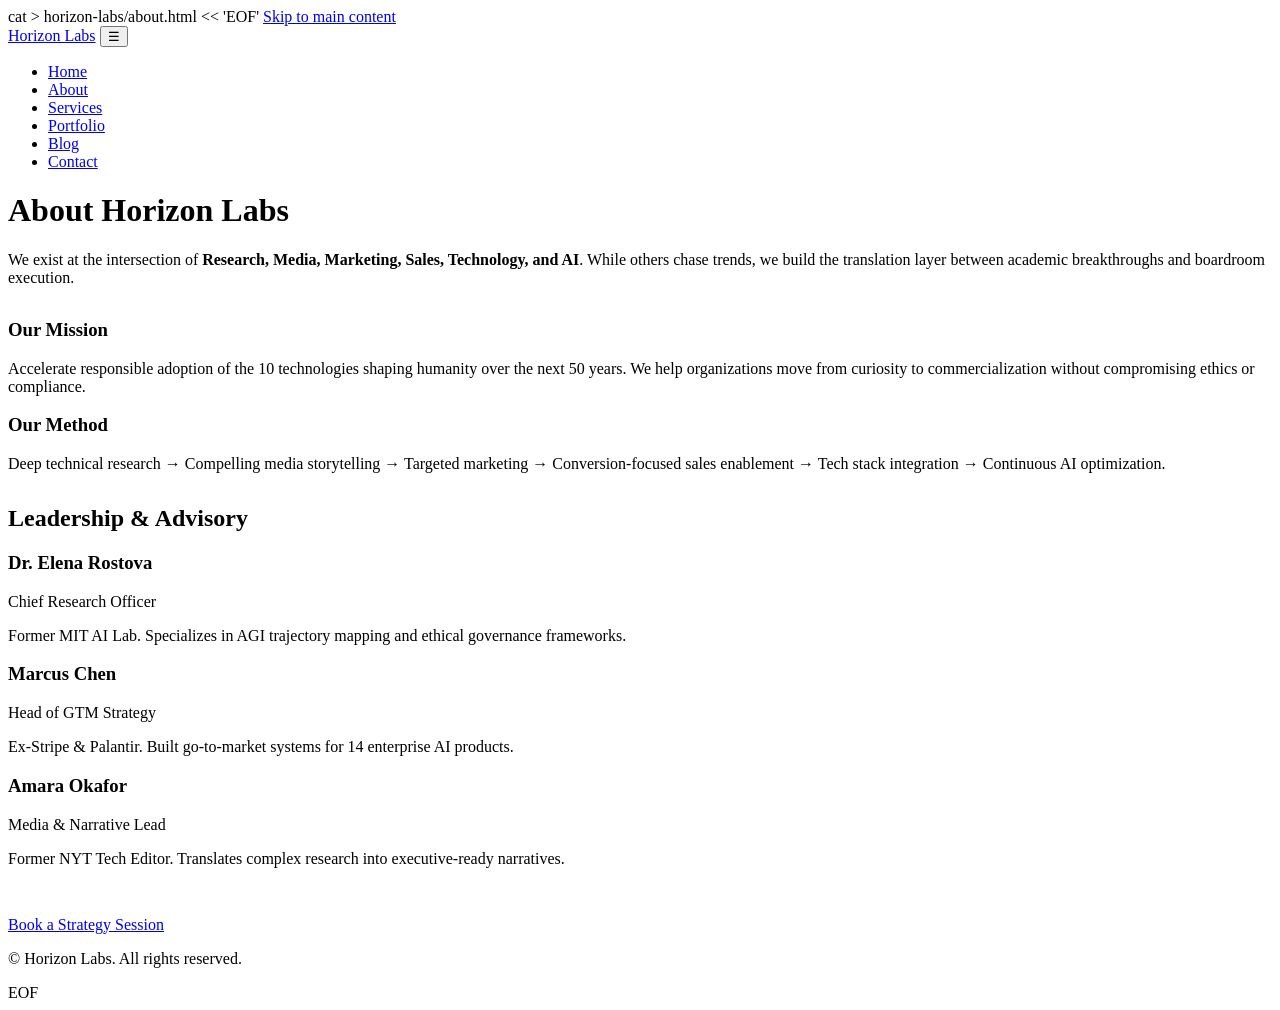
==== about.html @ c0e55697 "Update and rename to about.html" ====
cat > horizon-labs/about.html << 'EOF'
<!DOCTYPE html>
<html lang="en">
<head>
  <meta charset="UTF-8">
  <meta name="viewport" content="width=device-width, initial-scale=1.0">
  <meta name="description" content="Learn about Horizon Labs: a research-driven strategy firm bridging frontier AI with market execution.">
  <title>About | Horizon Labs</title>
  <link rel="stylesheet" href="css/style.css">
  <link rel="icon" href="favicon/favicon.ico">
</head>
<body>
  <a href="#main-content" class="skip-link">Skip to main content</a>
  <header class="site-header">
    <nav class="nav" aria-label="Main navigation">
      <a href="index.html" class="logo" aria-label="Horizon Labs Home">Horizon Labs</a>
      <button class="nav-toggle" aria-expanded="false" aria-controls="main-menu" aria-label="Toggle navigation">☰</button>
      <ul id="main-menu" class="nav-list">
        <li><a href="index.html">Home</a></li>
        <li><a href="about.html" aria-current="page">About</a></li>
        <li><a href="services.html">Services</a></li>
        <li><a href="portfolio.html">Portfolio</a></li>
        <li><a href="blog.html">Blog</a></li>
        <li><a href="contact.html" class="btn btn-sm">Contact</a></li>
      </ul>
    </nav>
  </header>

  <main id="main-content" class="section">
    <div class="container">
      <h1>About Horizon Labs</h1>
      <p>We exist at the intersection of <strong>Research, Media, Marketing, Sales, Technology, and AI</strong>. While others chase trends, we build the translation layer between academic breakthroughs and boardroom execution.</p>
      
      <div class="grid-2" style="margin:2rem 0;">
        <div class="card fade-in">
          <h3>Our Mission</h3>
          <p>Accelerate responsible adoption of the 10 technologies shaping humanity over the next 50 years. We help organizations move from curiosity to commercialization without compromising ethics or compliance.</p>
        </div>
        <div class="card fade-in">
          <h3>Our Method</h3>
          <p>Deep technical research → Compelling media storytelling → Targeted marketing → Conversion-focused sales enablement → Tech stack integration → Continuous AI optimization.</p>
        </div>
      </div>

      <h2 style="margin-top:2rem;">Leadership & Advisory</h2>
      <div class="grid-3">
        <div class="card fade-in"><h3>Dr. Elena Rostova</h3><p class="card-meta">Chief Research Officer</p><p>Former MIT AI Lab. Specializes in AGI trajectory mapping and ethical governance frameworks.</p></div>
        <div class="card fade-in"><h3>Marcus Chen</h3><p class="card-meta">Head of GTM Strategy</p><p>Ex-Stripe & Palantir. Built go-to-market systems for 14 enterprise AI products.</p></div>
        <div class="card fade-in"><h3>Amara Okafor</h3><p class="card-meta">Media & Narrative Lead</p><p>Former NYT Tech Editor. Translates complex research into executive-ready narratives.</p></div>
      </div>

      <div class="text-center" style="margin-top:3rem;">
        <a href="contact.html" class="btn btn-primary">Book a Strategy Session</a>
      </div>
    </div>
  </main>

  <footer class="site-footer">
    <div class="container">
      <p class="copyright">&copy; <span id="year"></span> Horizon Labs. All rights reserved.</p>
    </div>
  </footer>
  <script src="js/script.js" defer></script>
</body>
</html>
EOF
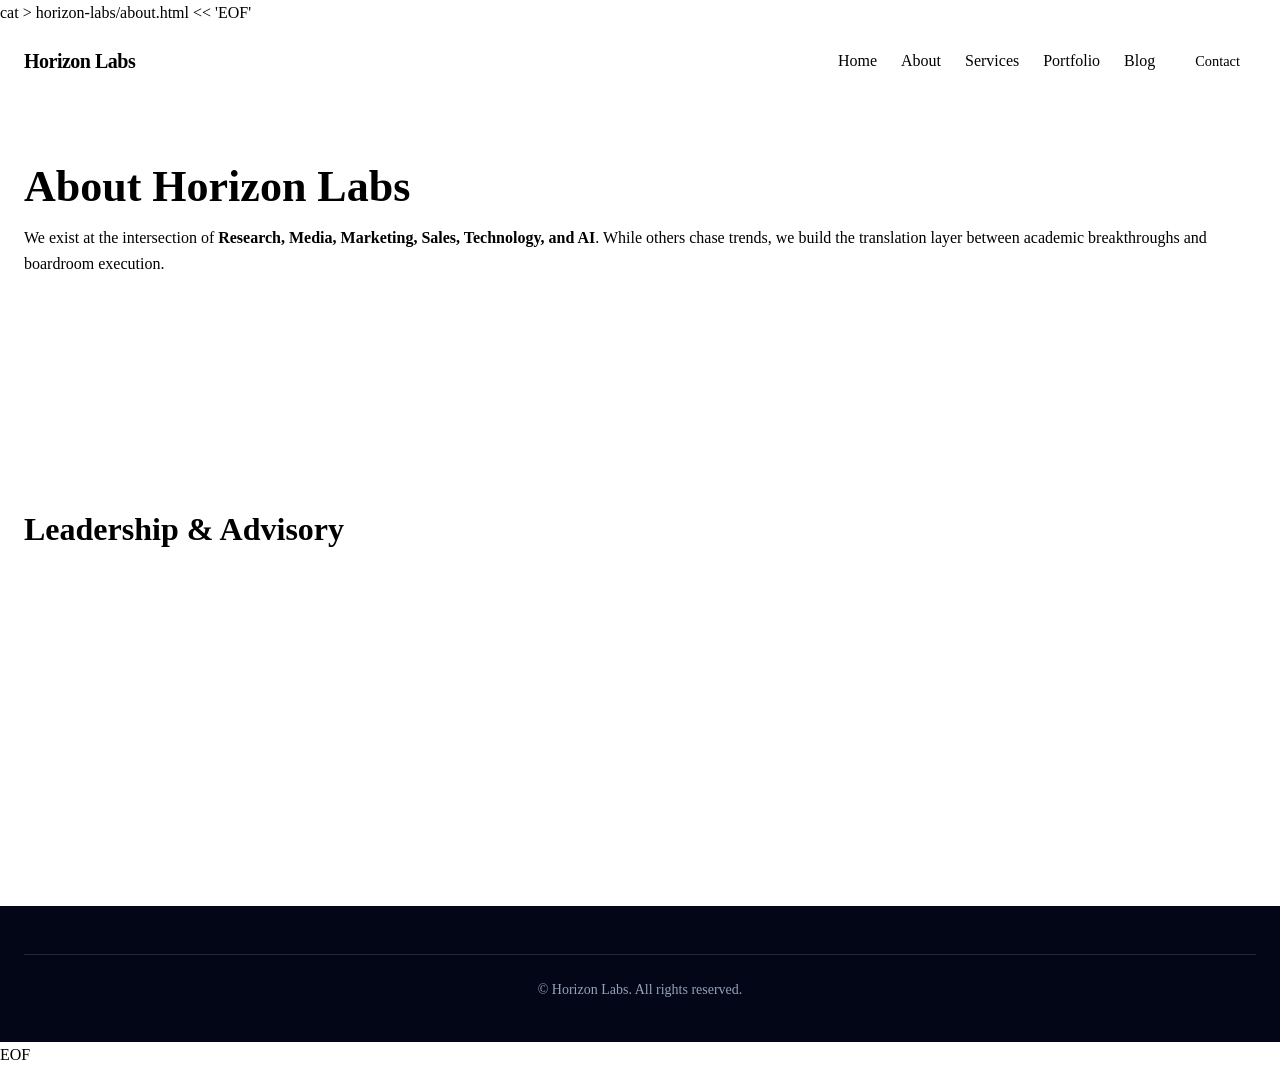
==== commit 7d467ea6: "Update about.html" ====
--- a/about.html
+++ b/about.html
@@ -7,7 +7,10 @@
   <meta name="description" content="Learn about Horizon Labs: a research-driven strategy firm bridging frontier AI with market execution.">
   <title>About | Horizon Labs</title>
   <link rel="stylesheet" href="css/style.css">
-  <link rel="icon" href="favicon/favicon.ico">
+  <link rel="apple-touch-icon" sizes="180x180" href="favicon/apple-touch-icon.png">
+<link rel="icon" type="image/png" sizes="32x32" href="favicon/favicon-32x32.png">
+<link rel="icon" type="image/png" sizes="16x16" href="favicon/favicon-16x16.png">
+<link rel="manifest" href="favicon/site.webmanifest">
 </head>
 <body>
   <a href="#main-content" class="skip-link">Skip to main content</a>
--- a/css/style.css
+++ b/css/style.css
@@ -0,0 +1,97 @@
+cat > horizon-labs/css/style.css << 'EOF'
+:root {
+  --color-primary: #0f172a;
+  --color-accent: #3b82f6;
+  --color-accent-hover: #2563eb;
+  --color-text: #1e293b;
+  --color-text-light: #64748b;
+  --color-bg: #ffffff;
+  --color-bg-light: #f8fafc;
+  --color-bg-dark: #0f172a;
+  --color-border: #e2e8f0;
+  --color-success: #22c55e;
+  --color-error: #ef4444;
+  --font-sans: system-ui, -apple-system, "Segoe UI", Roboto, "Helvetica Neue", Arial, sans-serif;
+  --max-width: 1100px;
+  --radius: 8px;
+  --radius-lg: 12px;
+  --shadow: 0 4px 6px -1px rgba(0,0,0,0.1), 0 2px 4px -1px rgba(0,0,0,0.06);
+  --shadow-hover: 0 10px 15px -3px rgba(0,0,0,0.1), 0 4px 6px -2px rgba(0,0,0,0.05);
+  --transition: all 0.2s ease;
+}
+
+*, *::before, *::after { box-sizing: border-box; margin: 0; padding: 0; }
+html { scroll-behavior: smooth; font-size: 16px; }
+body { font-family: var(--font-sans); color: var(--color-text); line-height: 1.6; background: var(--color-bg); }
+img { max-width: 100%; height: auto; display: block; }
+a { color: var(--color-accent); text-decoration: none; transition: var(--transition); }
+a:hover { color: var(--color-accent-hover); }
+ul { list-style: none; }
+h1, h2, h3, h4 { line-height: 1.2; color: var(--color-primary); margin-bottom: 0.75rem; }
+h1 { font-size: clamp(2rem, 5vw, 2.75rem); font-weight: 800; }
+h2 { font-size: clamp(1.5rem, 4vw, 2rem); font-weight: 700; }
+h3 { font-size: 1.25rem; font-weight: 600; }
+p { margin-bottom: 1rem; color: var(--color-text-light); }
+
+.skip-link { position: absolute; top: -40px; left: 0; background: var(--color-accent); color: white; padding: 0.5rem 1rem; z-index: 100; transition: top 0.2s; font-weight: 600; }
+.skip-link:focus { top: 0; }
+:focus-visible { outline: 3px solid var(--color-accent); outline-offset: 2px; }
+
+.container { max-width: var(--max-width); margin: 0 auto; padding: 0 1.5rem; }
+.section { padding: 4rem 0; }
+.bg-light { background: var(--color-bg-light); }
+.bg-dark { background: var(--color-bg-dark); color: white; }
+.text-center { text-align: center; }
+
+.site-header { background: var(--color-bg); border-bottom: 1px solid var(--color-border); position: sticky; top: 0; z-index: 50; }
+.nav { display: flex; justify-content: space-between; align-items: center; padding: 1rem 1.5rem; max-width: var(--max-width); margin: 0 auto; }
+.logo { font-weight: 800; font-size: 1.25rem; color: var(--color-primary); letter-spacing: -0.5px; }
+.nav-list { display: flex; gap: 1.5rem; align-items: center; }
+.nav-list a { color: var(--color-text); font-weight: 500; }
+.nav-list a:hover { color: var(--color-accent); }
+.nav-toggle { display: none; background: none; border: none; font-size: 1.5rem; cursor: pointer; padding: 0.25rem; }
+
+.btn { display: inline-block; padding: 0.75rem 1.5rem; border-radius: var(--radius); font-weight: 600; cursor: pointer; border: none; transition: var(--transition); text-align: center; }
+.btn-primary { background: var(--color-accent); color: white; }
+.btn-primary:hover { background: var(--color-accent-hover); transform: translateY(-2px); box-shadow: 0 4px 12px rgba(59,130,246,0.4); }
+.btn-outline { background: transparent; border: 2px solid var(--color-accent); color: var(--color-accent); }
+.btn-outline:hover { background: var(--color-accent); color: white; }
+.btn-sm { padding: 0.5rem 1rem; font-size: 0.9rem; }
+
+.grid-2 { display: grid; grid-template-columns: repeat(auto-fit, minmax(300px, 1fr)); gap: 1.5rem; }
+.grid-3 { display: grid; grid-template-columns: repeat(auto-fit, minmax(280px, 1fr)); gap: 1.5rem; }
+.card { background: white; padding: 1.5rem; border-radius: var(--radius-lg); box-shadow: var(--shadow); border: 1px solid var(--color-border); transition: var(--transition); }
+.card:hover { box-shadow: var(--shadow-hover); transform: translateY(-4px); }
+.card h3 { margin-bottom: 0.5rem; }
+.card p { font-size: 0.95rem; margin-bottom: 1rem; }
+.card-meta { font-size: 0.85rem; color: var(--color-text-light); margin-bottom: 0.75rem; }
+.tag { display: inline-block; background: #e0f2fe; color: #0369a1; padding: 0.25rem 0.5rem; border-radius: 20px; font-size: 0.75rem; font-weight: 600; margin-right: 0.5rem; margin-bottom: 0.5rem; }
+
+.process-flow { display: flex; flex-wrap: wrap; justify-content: center; gap: 1rem; margin-bottom: 2rem; }
+.step { background: var(--color-primary); color: white; padding: 0.75rem 1.25rem; border-radius: 20px; font-weight: 600; }
+.arrow { font-size: 1.5rem; color: var(--color-text-light); }
+
+.form-group { margin-bottom: 1rem; }
+.form-group label { display: block; margin-bottom: 0.5rem; font-weight: 500; }
+.form-group input, .form-group textarea, .form-group select { width: 100%; padding: 0.75rem; border: 1px solid var(--color-border); border-radius: var(--radius); font-family: inherit; font-size: 1rem; }
+.form-group textarea { resize: vertical; min-height: 120px; }
+.newsletter-form { display: flex; gap: 0.5rem; max-width: 500px; margin: 1.5rem auto 0; flex-wrap: wrap; justify-content: center; }
+.newsletter-form input { flex: 1; min-width: 200px; }
+
+.site-footer { background: #020617; color: #94a3b8; padding: 3rem 0 1.5rem; }
+.footer-grid { display: grid; grid-template-columns: repeat(auto-fit, minmax(200px, 1fr)); gap: 2rem; margin-bottom: 2rem; }
+.footer-links li { margin-bottom: 0.5rem; }
+.copyright { text-align: center; font-size: 0.875rem; border-top: 1px solid #1e293b; padding-top: 1.5rem; }
+
+.fade-in { opacity: 0; transform: translateY(15px); transition: opacity 0.6s ease, transform 0.6s ease; }
+.fade-in.visible { opacity: 1; transform: translateY(0); }
+
+@media (max-width: 768px) {
+  .nav-list { display: none; flex-direction: column; position: absolute; top: 100%; left: 0; right: 0; background: white; padding: 1rem; border-bottom: 1px solid var(--color-border); box-shadow: 0 4px 6px rgba(0,0,0,0.1); }
+  .nav-list.active { display: flex; }
+  .nav-toggle { display: block; }
+  .process-flow { flex-direction: column; align-items: center; }
+  .arrow { transform: rotate(90deg); margin: 0.5rem 0; }
+  .hero { padding: 3rem 0; }
+}
+EOF
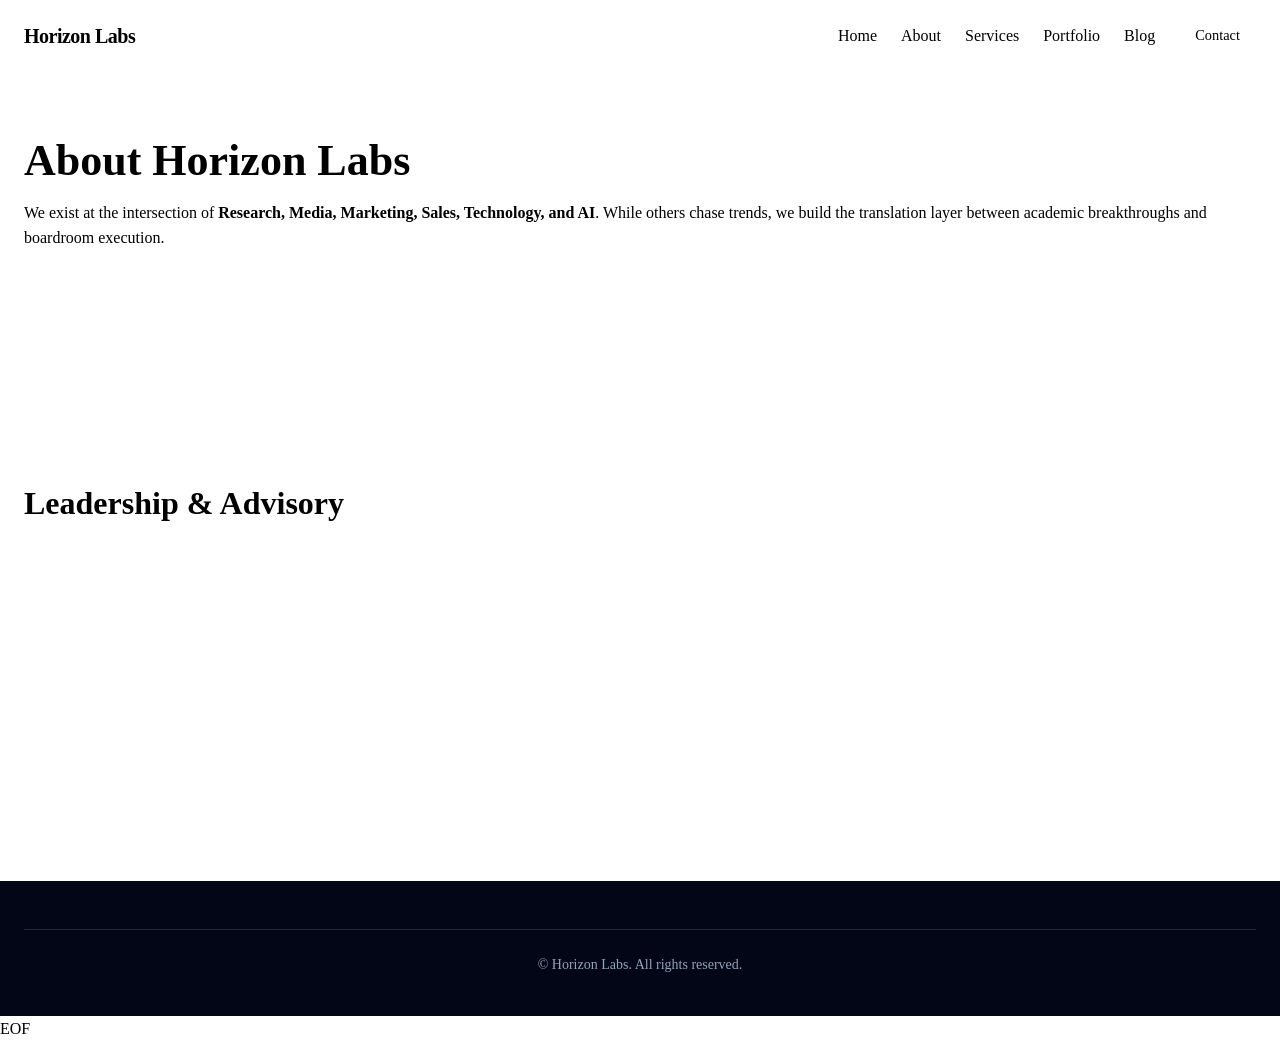
==== commit cff19187: "Update about.html" ====
--- a/about.html
+++ b/about.html
@@ -1,4 +1,3 @@
-cat > horizon-labs/about.html << 'EOF'
 <!DOCTYPE html>
 <html lang="en">
 <head>
@@ -14,6 +13,11 @@
 </head>
 <body>
   <a href="#main-content" class="skip-link">Skip to main content</a>
+  <div class="cloud-fog-container" aria-hidden="true">
+  <div class="cloud-layer layer-1"></div>
+  <div class="cloud-layer layer-2"></div>
+  <div class="cloud-layer layer-3"></div>
+</div>
   <header class="site-header">
     <nav class="nav" aria-label="Main navigation">
       <a href="index.html" class="logo" aria-label="Horizon Labs Home">Horizon Labs</a>
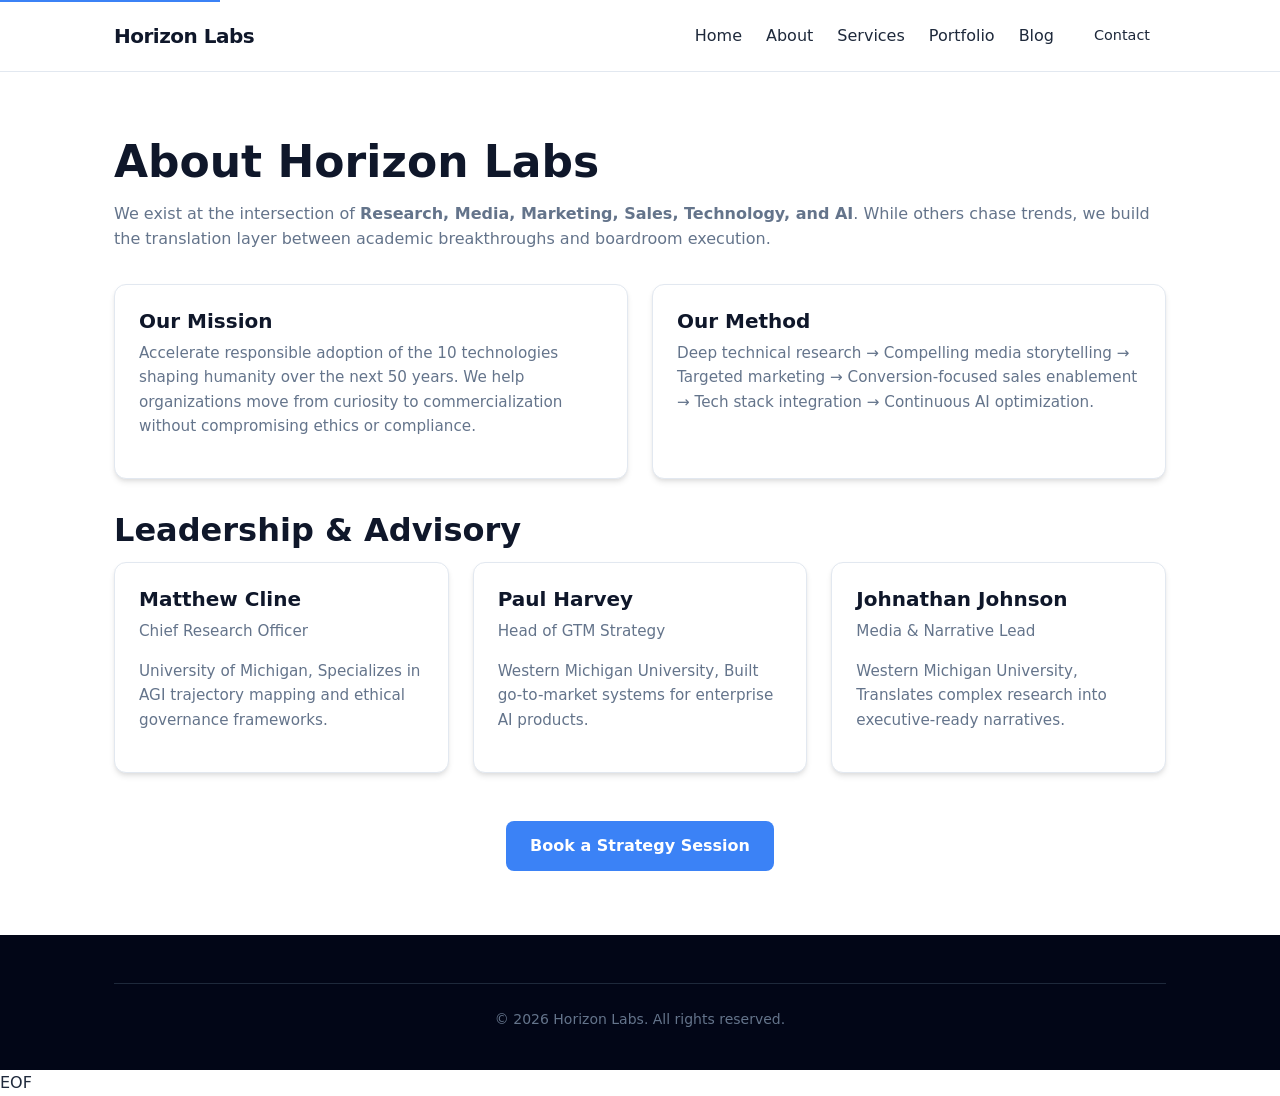
==== commit a915c740: "Update about.html" ====
--- a/about.html
+++ b/about.html
@@ -51,9 +51,9 @@
 
       <h2 style="margin-top:2rem;">Leadership & Advisory</h2>
       <div class="grid-3">
-        <div class="card fade-in"><h3>Dr. Elena Rostova</h3><p class="card-meta">Chief Research Officer</p><p>Former MIT AI Lab. Specializes in AGI trajectory mapping and ethical governance frameworks.</p></div>
-        <div class="card fade-in"><h3>Marcus Chen</h3><p class="card-meta">Head of GTM Strategy</p><p>Ex-Stripe & Palantir. Built go-to-market systems for 14 enterprise AI products.</p></div>
-        <div class="card fade-in"><h3>Amara Okafor</h3><p class="card-meta">Media & Narrative Lead</p><p>Former NYT Tech Editor. Translates complex research into executive-ready narratives.</p></div>
+        <div class="card fade-in"><h3>Matthew Cline</h3><p class="card-meta">Chief Research Officer</p><p>University of Michigan, Specializes in AGI trajectory mapping and ethical governance frameworks.</p></div>
+        <div class="card fade-in"><h3>Paul Harvey</h3><p class="card-meta">Head of GTM Strategy</p><p>Western Michigan University, Built go-to-market systems for enterprise AI products.</p></div>
+        <div class="card fade-in"><h3>Johnathan Johnson</h3><p class="card-meta">Media & Narrative Lead</p><p>Western Michigan University, Translates complex research into executive-ready narratives.</p></div>
       </div>
 
       <div class="text-center" style="margin-top:3rem;">
--- a/css/style.css
+++ b/css/style.css
@@ -1,4 +1,3 @@
-cat > horizon-labs/css/style.css << 'EOF'
 :root {
   --color-primary: #0f172a;
   --color-accent: #3b82f6;
@@ -94,4 +93,3 @@
   .arrow { transform: rotate(90deg); margin: 0.5rem 0; }
   .hero { padding: 3rem 0; }
 }
-EOF
